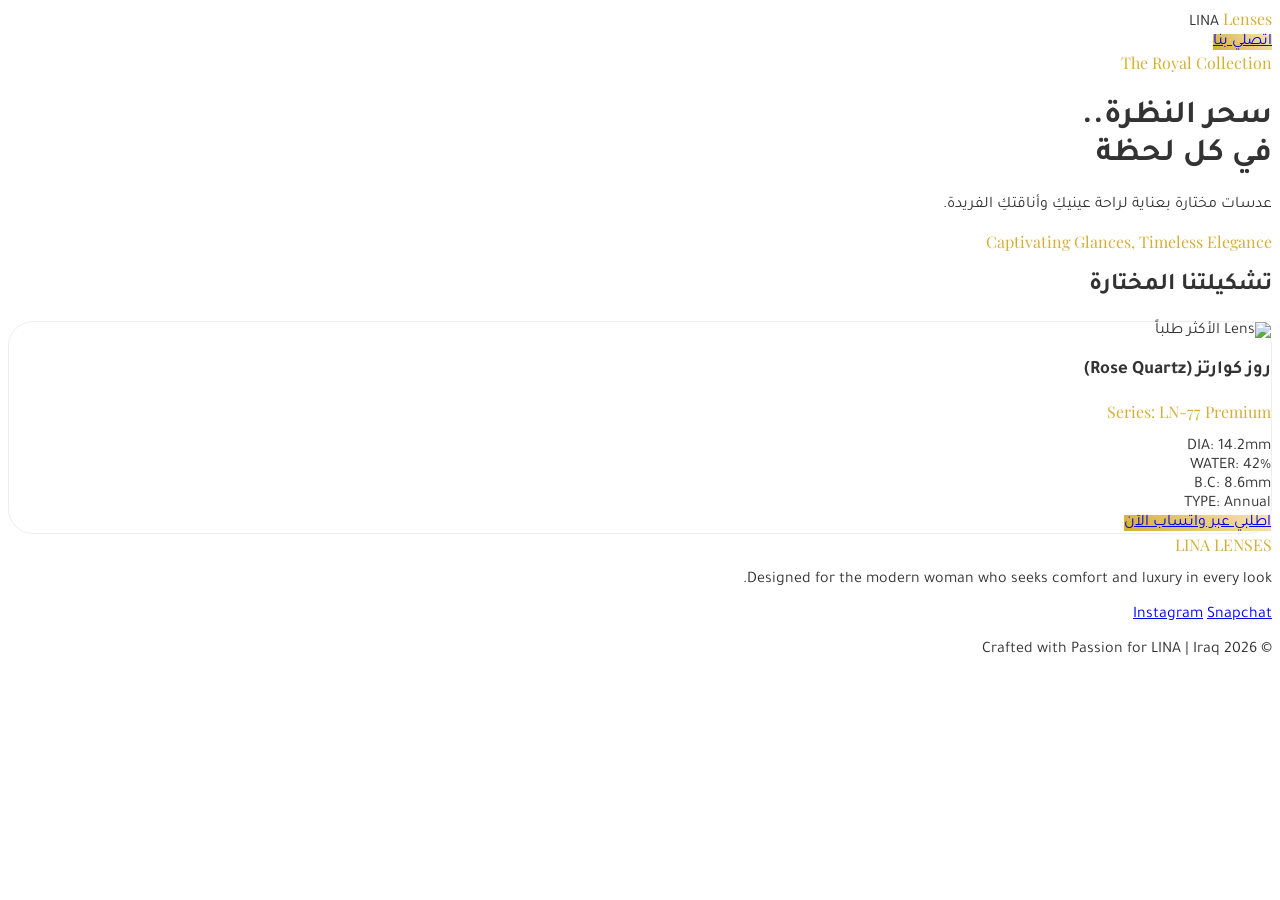
==== index.html @ 7868902b "Rename index.html.html to index.html" ====
<!DOCTYPE html>
<html lang="ar" dir="rtl">
<head>
    <meta charset="UTF-8">
    <meta name="viewport" content="width=device-width, initial-scale=1.0">
    <title>لينا لانسيز | Lina Lenses Luxury</title>
    <script src="https://cdn.tailwindcss.com"></script>
    <link href="https://fonts.googleapis.com/css2?family=Tajawal:wght@300;500;700&family=Playfair+Display:ital,wght@0,700;1,700&display=swap" rel="stylesheet">
    <style>
        :root { --gold: #D4AF37; --pink-light: #FFF0F5; --pink-dark: #F06292; }
        body { font-family: 'Tajawal', sans-serif; background-color: #fff; color: #333; }
        .victorian { font-family: 'Playfair Display', serif; color: var(--gold); }
        .gold-button { background: linear-gradient(45deg, #D4AF37, #F9E4B7); transition: 0.3s; }
        .gold-button:hover { transform: scale(1.05); box-shadow: 0 10px 20px rgba(212,175,55,0.2); }
        .lens-card { border: 1px solid #eee; border-radius: 25px; transition: 0.4s; background: white; }
        .lens-card:hover { border-color: var(--gold); transform: translateY(-8px); }
        .glass-nav { background: rgba(255, 255, 255, 0.8); backdrop-filter: blur(10px); }
    </style>
</head>
<body>

    <nav class="glass-nav sticky top-0 z-50 border-b border-pink-100 px-6 py-4 flex justify-between items-center text-center">
        <div class="text-xl font-bold tracking-tighter">LINA <span class="victorian italic text-[#D4AF37]">Lenses</span></div>
        <a href="https://wa.me/9647706008339" class="gold-button text-white text-xs px-5 py-2 rounded-full font-bold">اتصلي بنا</a>
    </nav>

    <header class="relative py-20 px-6 text-center overflow-hidden">
        <div class="absolute top-0 left-0 w-full h-full -z-10 bg-[radial-gradient(circle_at_center,_var(--pink-light)_0%,_#fff_100%)]"></div>
        <span class="victorian italic tracking-widest text-sm uppercase mb-3 block">The Royal Collection</span>
        <h1 class="text-4xl font-bold leading-tight mb-4 text-gray-800">سحر النظرة.. <br><span class="text-pink-400 font-light">في كل لحظة</span></h1>
        <p class="text-gray-500 text-sm mb-8 leading-relaxed">عدسات مختارة بعناية لراحة عينيكِ وأناقتكِ الفريدة.</p>
        <div class="victorian italic text-lg border-y border-pink-200 py-3 mx-10 text-[#D4AF37]">Captivating Glances, Timeless Elegance</div>
    </header>

    <main class="container mx-auto px-6 py-12">
        <h2 class="text-2xl font-bold mb-10 text-center border-b-2 border-pink-100 pb-4 inline-block mx-auto">تشكيلتنا المختارة</h2>
        
        <div class="grid grid-cols-1 gap-10">
            
            <div class="lens-card p-4 max-w-sm mx-auto shadow-sm">
                <div class="relative h-64 bg-gray-50 rounded-2xl mb-6 flex items-center justify-center overflow-hidden shadow-inner">
                    <img src="https://via.placeholder.com/400x400/FFF0F5/D4AF37?text=Rose+Quartz" alt="Lens" class="w-full h-full object-cover">
                    <span class="absolute top-4 right-4 bg-white/90 text-pink-500 text-[10px] font-bold px-3 py-1 rounded-full shadow-sm">الأكثر طلباً</span>
                </div>
                <div class="text-center">
                    <h3 class="text-xl font-bold mb-1 text-gray-800">روز كوارتز (Rose Quartz)</h3>
                    <p class="victorian italic font-bold text-sm mb-4 tracking-wider text-[#D4AF37]">Series: LN-77 Premium</p>
                    
                    <div class="bg-pink-50/50 rounded-xl p-4 grid grid-cols-2 gap-y-3 text-[11px] mb-6 border border-pink-100 font-serif">
                        <div class="text-right border-l border-pink-200 pl-2 uppercase font-bold text-pink-400 italic">DIA: 14.2mm</div>
                        <div class="text-right uppercase font-bold text-pink-400 italic">WATER: 42%</div>
                        <div class="text-right border-l border-pink-200 pl-2 uppercase font-bold text-pink-400 italic">B.C: 8.6mm</div>
                        <div class="text-right uppercase font-bold text-pink-400 italic">TYPE: Annual</div>
                    </div>
                    
                    <a href="https://wa.me/9647706008339?text=مرحباً%20لينا،%20أريد%20طلب%20عدسة%20روز%20كوارتز%20موديل%20LN-77" 
                       class="block w-full gold-button text-white py-4 rounded-2xl font-bold shadow-lg text-sm transition text-center">
                        اطلبي عبر واتساب الآن
                    </a>
                </div>
            </div>

        </div>
    </main>

    <footer class="bg-gray-50 py-12 px-6 text-center border-t border-pink-50">
        <div class="victorian text-xl font-bold mb-4 text-[#D4AF37]">LINA LENSES</div>
        <p class="text-gray-400 text-[10px] leading-relaxed max-w-xs mx-auto mb-6">
            Designed for the modern woman who seeks comfort and luxury in every look.
        </p>
        <div class="flex justify-center space-x-reverse space-x-6 text-pink-300 text-xs mb-8 font-bold">
            <a href="#">Instagram</a>
            <a href="#">Snapchat</a>
        </div>
        <p class="text-[9px] text-gray-300 uppercase tracking-widest italic">© 2026 Crafted with Passion for LINA | Iraq</p>
    </footer>

</body>
</html>
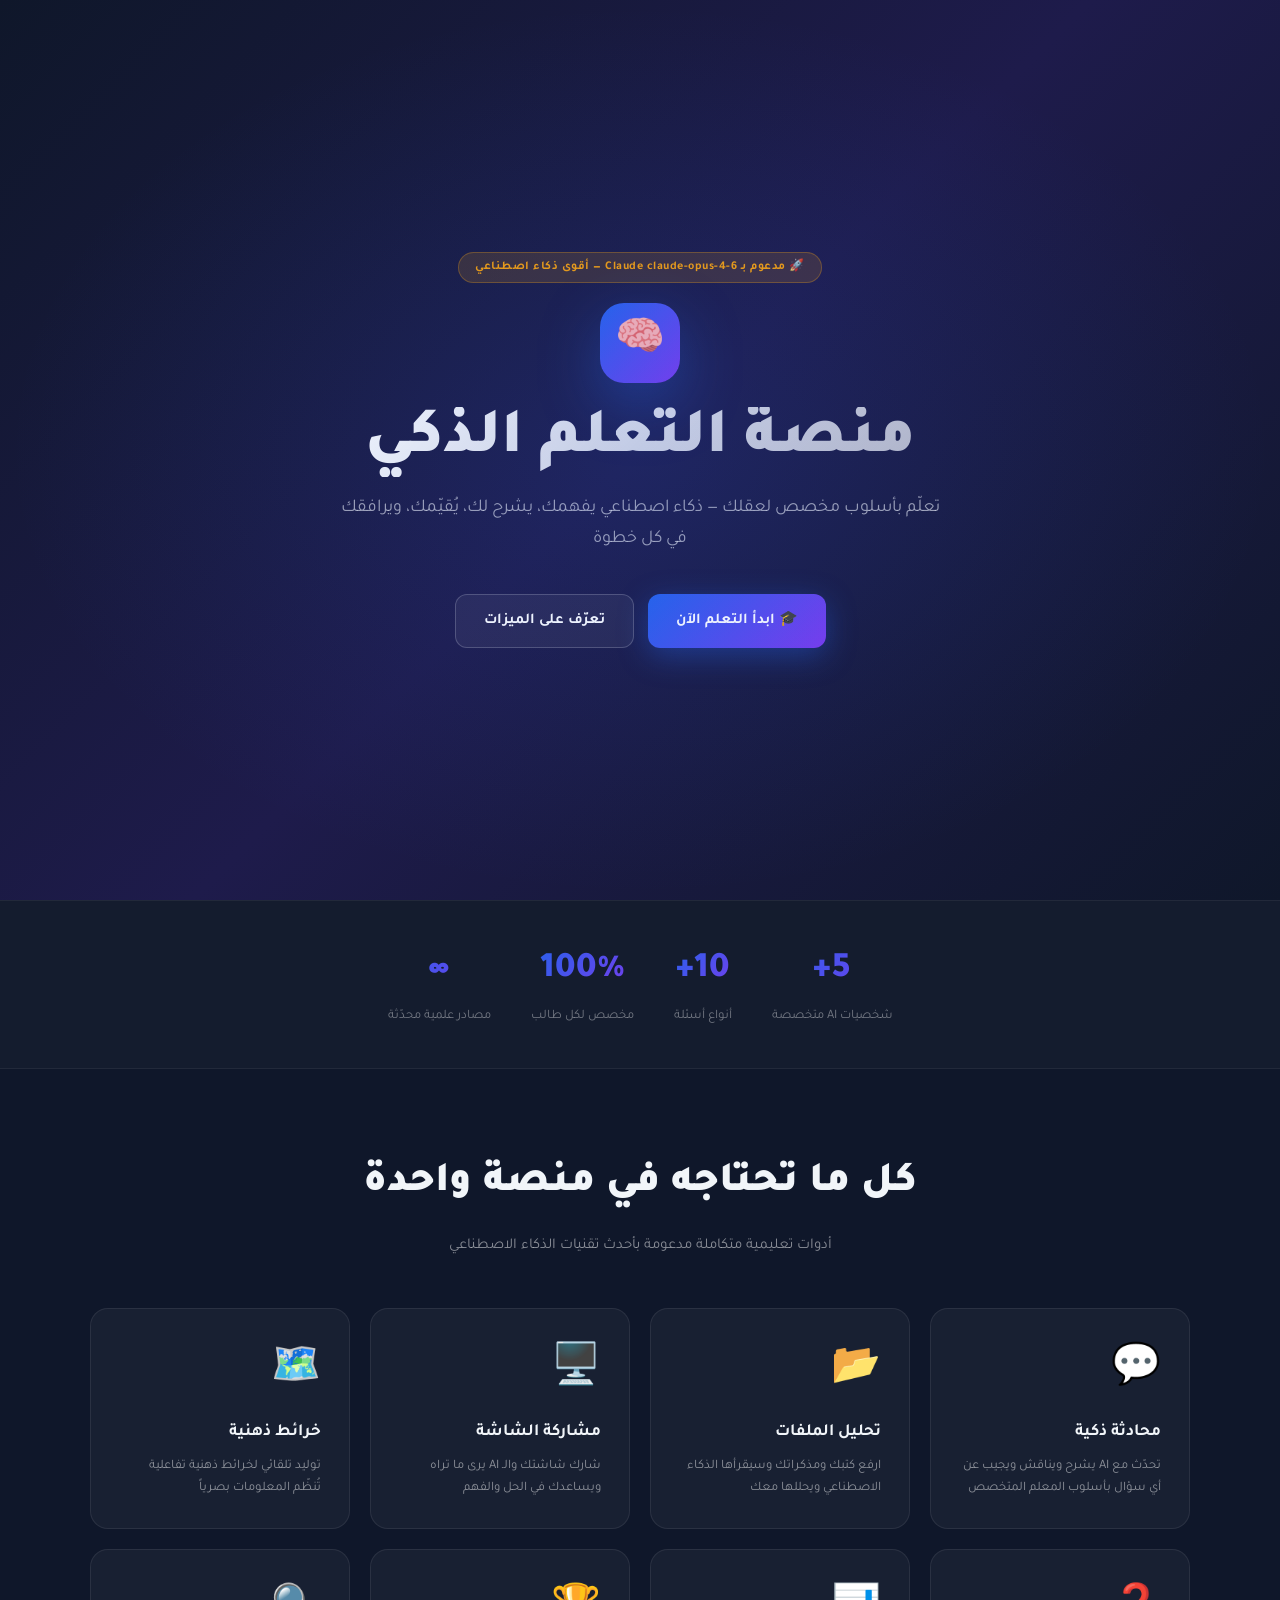
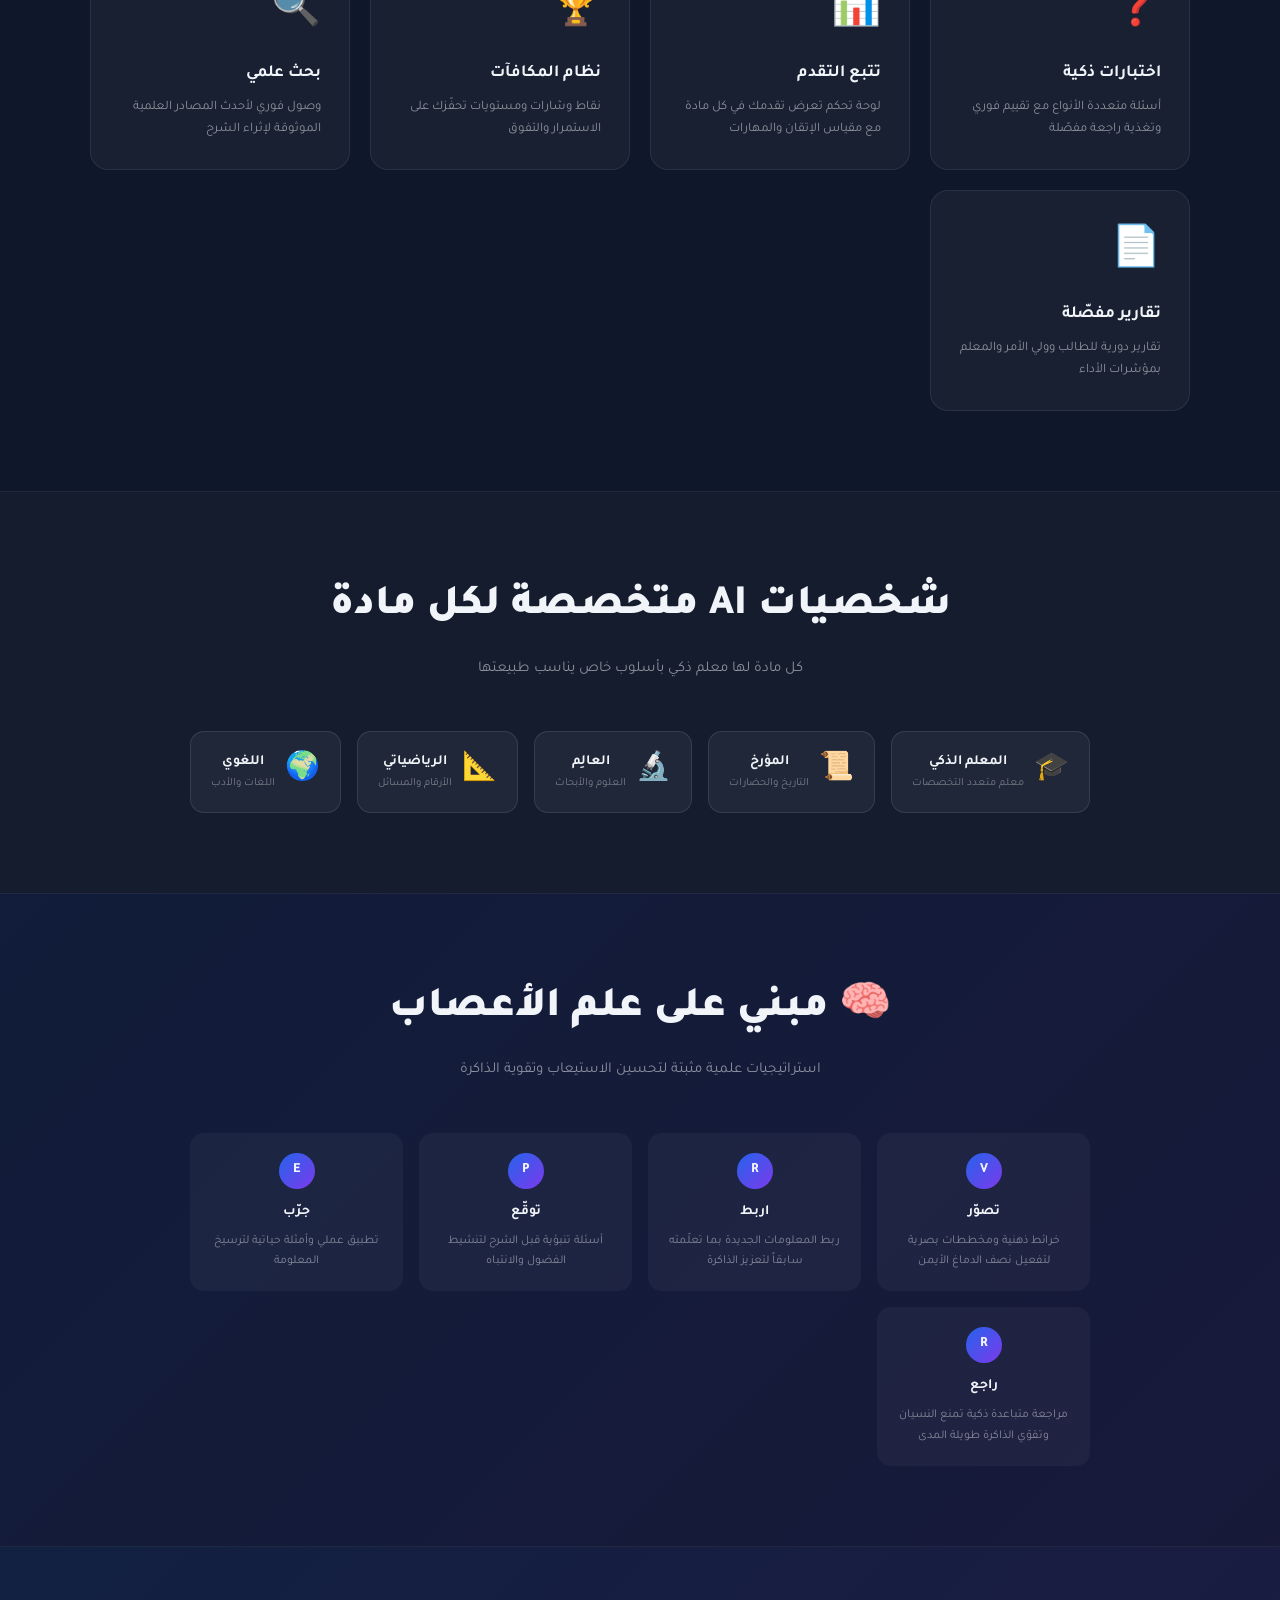
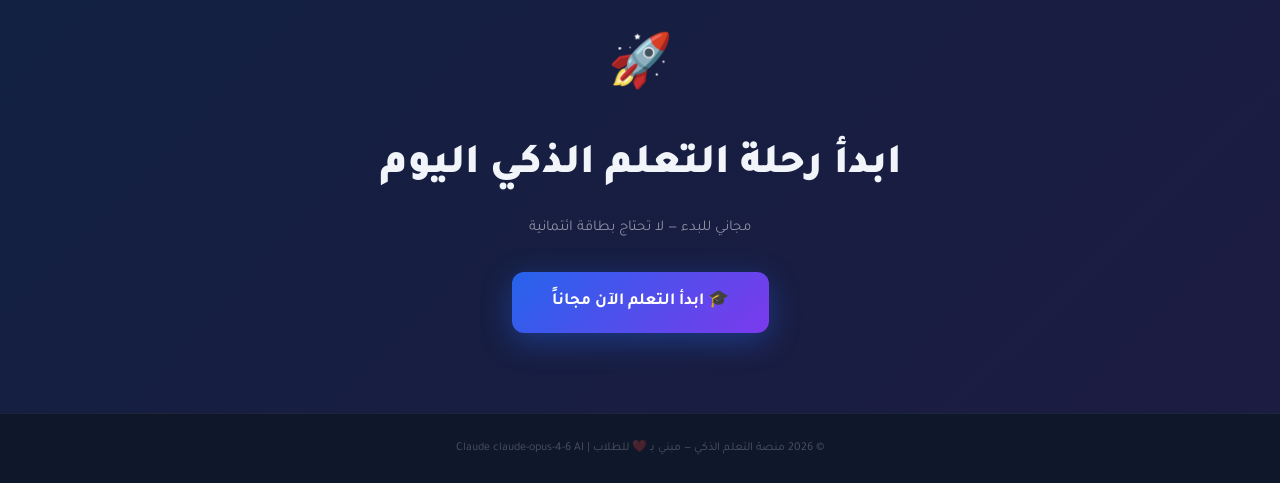
==== commit 22aa1535: "Add complete AI Educational Platform Full-stack AI-powered learning platform featuring: - FastAPI ba" ====
--- a/index.html
+++ b/index.html
@@ -1,79 +1,137 @@
- <!DOCTYPE html>
+<!DOCTYPE html>
 <html lang="ar" dir="rtl">
 <head>
-    <meta charset="UTF-8">
-    <meta name="viewport" content="width=device-width, initial-scale=1.0">
-    <title>لينا لانسيز | Lina Lenses Luxury</title>
-    <script src="https://cdn.tailwindcss.com"></script>
-    <link href="https://fonts.googleapis.com/css2?family=Tajawal:wght@300;500;700&family=Playfair+Display:ital,wght@0,700;1,700&display=swap" rel="stylesheet">
-    <style>
-        :root { --gold: #D4AF37; --pink-light: #FFF0F5; --pink-dark: #F06292; }
-        body { font-family: 'Tajawal', sans-serif; background-color: #fff; color: #333; }
-        .victorian { font-family: 'Playfair Display', serif; color: var(--gold); }
-        .gold-button { background: linear-gradient(45deg, #D4AF37, #F9E4B7); transition: 0.3s; }
-        .gold-button:hover { transform: scale(1.05); box-shadow: 0 10px 20px rgba(212,175,55,0.2); }
-        .lens-card { border: 1px solid #eee; border-radius: 25px; transition: 0.4s; background: white; }
-        .lens-card:hover { border-color: var(--gold); transform: translateY(-8px); }
-        .glass-nav { background: rgba(255, 255, 255, 0.8); backdrop-filter: blur(10px); }
-    </style>
+<meta charset="UTF-8">
+<meta name="viewport" content="width=device-width, initial-scale=1.0">
+<title>AI Edu — منصة التعلم الذكي</title>
+<link href="https://fonts.googleapis.com/css2?family=Tajawal:wght@300;400;700;900&display=swap" rel="stylesheet">
+<style>
+*,*::before,*::after{box-sizing:border-box;margin:0;padding:0}
+html{direction:rtl;scroll-behavior:smooth}
+body{font-family:'Tajawal',sans-serif;background:#0f172a;color:#f1f5f9;line-height:1.7;overflow-x:hidden}
+:root{--p:#2563eb;--s:#7c3aed;--a:#f59e0b}
+.hero{min-height:100vh;background:linear-gradient(135deg,#0f172a 0%,#1e1b4b 50%,#0f172a 100%);display:flex;flex-direction:column;align-items:center;justify-content:center;text-align:center;padding:40px 20px;position:relative;overflow:hidden}
+.hero::before{content:'';position:absolute;inset:0;background:radial-gradient(ellipse at center,rgba(37,99,235,.15) 0%,transparent 70%);pointer-events:none}
+.logo{width:80px;height:80px;background:linear-gradient(135deg,var(--p),var(--s));border-radius:24px;display:flex;align-items:center;justify-content:center;font-size:40px;margin:0 auto 24px;box-shadow:0 20px 60px rgba(37,99,235,.4);animation:float 3s ease-in-out infinite}
+@keyframes float{0%,100%{transform:translateY(0)}50%{transform:translateY(-12px)}}
+.hero h1{font-size:clamp(32px,6vw,64px);font-weight:900;line-height:1.1;margin-bottom:16px;background:linear-gradient(135deg,#fff 0%,rgba(255,255,255,.7) 100%);-webkit-background-clip:text;-webkit-text-fill-color:transparent;background-clip:text}
+.hero .sub{font-size:clamp(14px,2.5vw,18px);color:rgba(255,255,255,.6);max-width:600px;margin:0 auto 40px}
+.cta-group{display:flex;gap:14px;justify-content:center;flex-wrap:wrap}
+.btn{display:inline-flex;align-items:center;gap:8px;padding:13px 28px;border-radius:12px;font-family:inherit;font-size:15px;font-weight:700;cursor:pointer;border:none;text-decoration:none;transition:all .25s ease}
+.btn-primary{background:linear-gradient(135deg,var(--p),var(--s));color:#fff;box-shadow:0 8px 30px rgba(37,99,235,.4)}
+.btn-primary:hover{transform:translateY(-2px);box-shadow:0 12px 40px rgba(37,99,235,.5)}
+.btn-outline{background:rgba(255,255,255,.06);color:#fff;border:1.5px solid rgba(255,255,255,.2)}
+.btn-outline:hover{background:rgba(255,255,255,.12);border-color:rgba(255,255,255,.4)}
+.badge{display:inline-block;background:rgba(245,158,11,.15);color:var(--a);border:1px solid rgba(245,158,11,.3);border-radius:99px;padding:4px 16px;font-size:12px;font-weight:700;letter-spacing:.5px;margin-bottom:20px}
+/* Features */
+.section{padding:80px 20px;text-align:center}
+.section-title{font-size:clamp(26px,4vw,42px);font-weight:900;margin-bottom:12px}
+.section-sub{color:rgba(255,255,255,.5);max-width:500px;margin:0 auto 50px;font-size:15px}
+.features-grid{display:grid;grid-template-columns:repeat(auto-fit,minmax(260px,1fr));gap:20px;max-width:1100px;margin:0 auto}
+.feature-card{background:rgba(255,255,255,.04);border:1px solid rgba(255,255,255,.08);border-radius:18px;padding:28px;text-align:right;transition:all .3s ease;cursor:default}
+.feature-card:hover{background:rgba(255,255,255,.07);border-color:rgba(37,99,235,.4);transform:translateY(-6px)}
+.f-icon{font-size:40px;margin-bottom:14px;display:block}
+.f-title{font-size:17px;font-weight:700;margin-bottom:8px}
+.f-desc{font-size:13px;color:rgba(255,255,255,.5);line-height:1.7}
+/* Personas */
+.personas{display:flex;gap:16px;justify-content:center;flex-wrap:wrap;margin-top:40px}
+.persona{background:rgba(255,255,255,.05);border:1px solid rgba(255,255,255,.1);border-radius:14px;padding:16px 20px;display:flex;align-items:center;gap:10px;transition:.25s}
+.persona:hover{border-color:var(--p);background:rgba(37,99,235,.1)}
+.persona-emoji{font-size:28px}
+.persona-text .name{font-weight:700;font-size:14px}
+.persona-text .desc{font-size:11px;color:rgba(255,255,255,.4)}
+/* Stats */
+.stats{display:flex;justify-content:center;gap:40px;flex-wrap:wrap;padding:40px 20px;background:rgba(255,255,255,.02);border-top:1px solid rgba(255,255,255,.06);border-bottom:1px solid rgba(255,255,255,.06)}
+.stat{text-align:center}
+.stat-n{font-size:36px;font-weight:900;background:linear-gradient(135deg,var(--p),var(--s));-webkit-background-clip:text;-webkit-text-fill-color:transparent;background-clip:text}
+.stat-l{font-size:13px;color:rgba(255,255,255,.4);margin-top:4px}
+/* Brain science */
+.brain-section{background:linear-gradient(135deg,rgba(37,99,235,.08),rgba(124,58,237,.08));border-top:1px solid rgba(255,255,255,.05);border-bottom:1px solid rgba(255,255,255,.05)}
+.steps{display:grid;grid-template-columns:repeat(auto-fit,minmax(200px,1fr));gap:16px;max-width:900px;margin:0 auto}
+.step{background:rgba(255,255,255,.04);border-radius:14px;padding:20px;text-align:center}
+.step-num{width:36px;height:36px;background:linear-gradient(135deg,var(--p),var(--s));border-radius:50%;display:flex;align-items:center;justify-content:center;font-weight:800;font-size:14px;margin:0 auto 12px}
+.step-title{font-weight:700;font-size:14px;margin-bottom:6px}
+.step-desc{font-size:12px;color:rgba(255,255,255,.45)}
+/* CTA section */
+.cta-section{padding:80px 20px;text-align:center;background:linear-gradient(135deg,rgba(37,99,235,.12),rgba(124,58,237,.12))}
+/* Footer */
+footer{padding:24px;text-align:center;color:rgba(255,255,255,.25);font-size:12px;border-top:1px solid rgba(255,255,255,.06)}
+</style>
 </head>
 <body>
 
-    <nav class="glass-nav sticky top-0 z-50 border-b border-pink-100 px-6 py-4 flex justify-between items-center text-center">
-        <div class="text-xl font-bold tracking-tighter">LINA <span class="victorian italic text-[#D4AF37]">Lenses</span></div>
-        <a href="https://wa.me/9647706008339" class="gold-button text-white text-xs px-5 py-2 rounded-full font-bold">اتصلي بنا</a>
-    </nav>
+<!-- Hero -->
+<section class="hero">
+  <div class="badge">🚀 مدعوم بـ Claude claude-opus-4-6 — أقوى ذكاء اصطناعي</div>
+  <div class="logo">🧠</div>
+  <h1>منصة التعلم الذكي</h1>
+  <p class="sub">تعلّم بأسلوب مخصص لعقلك — ذكاء اصطناعي يفهمك، يشرح لك، يُقيّمك، ويرافقك في كل خطوة</p>
+  <div class="cta-group">
+    <a href="/app" class="btn btn-primary">🎓 ابدأ التعلم الآن</a>
+    <a href="#features" class="btn btn-outline">تعرّف على الميزات</a>
+  </div>
+</section>
 
-    <header class="relative py-20 px-6 text-center overflow-hidden">
-        <div class="absolute top-0 left-0 w-full h-full -z-10 bg-[radial-gradient(circle_at_center,_var(--pink-light)_0%,_#fff_100%)]"></div>
-        <span class="victorian italic tracking-widest text-sm uppercase mb-3 block">The Royal Collection</span>
-        <h1 class="text-4xl font-bold leading-tight mb-4 text-gray-800">سحر النظرة.. <br><span class="text-pink-400 font-light">في كل لحظة</span></h1>
-        <p class="text-gray-500 text-sm mb-8 leading-relaxed">عدسات مختارة بعناية لراحة عينيكِ وأناقتكِ الفريدة.</p>
-        <div class="victorian italic text-lg border-y border-pink-200 py-3 mx-10 text-[#D4AF37]">Captivating Glances, Timeless Elegance</div>
-    </header>
+<!-- Stats -->
+<div class="stats">
+  <div class="stat"><div class="stat-n">5+</div><div class="stat-l">شخصيات AI متخصصة</div></div>
+  <div class="stat"><div class="stat-n">10+</div><div class="stat-l">أنواع أسئلة</div></div>
+  <div class="stat"><div class="stat-n">100%</div><div class="stat-l">مخصص لكل طالب</div></div>
+  <div class="stat"><div class="stat-n">∞</div><div class="stat-l">مصادر علمية محدّثة</div></div>
+</div>
 
-    <main class="container mx-auto px-6 py-12">
-        <h2 class="text-2xl font-bold mb-10 text-center border-b-2 border-pink-100 pb-4 inline-block mx-auto">تشكيلتنا المختارة</h2>
-        
-        <div class="grid grid-cols-1 gap-10">
-            
-            <div class="lens-card p-4 max-w-sm mx-auto shadow-sm">
-                <div class="relative h-64 bg-gray-50 rounded-2xl mb-6 flex items-center justify-center overflow-hidden shadow-inner">
-                    <img src="https://via.placeholder.com/400x400/FFF0F5/D4AF37?text=Rose+Quartz" alt="Lens" class="w-full h-full object-cover">
-                    <span class="absolute top-4 right-4 bg-white/90 text-pink-500 text-[10px] font-bold px-3 py-1 rounded-full shadow-sm">الأكثر طلباً</span>
-                </div>
-                <div class="text-center">
-                    <h3 class="text-xl font-bold mb-1 text-gray-800">روز كوارتز (Rose Quartz)</h3>
-                    <p class="victorian italic font-bold text-sm mb-4 tracking-wider text-[#D4AF37]">Series: LN-77 Premium</p>
-                    
-                    <div class="bg-pink-50/50 rounded-xl p-4 grid grid-cols-2 gap-y-3 text-[11px] mb-6 border border-pink-100 font-serif">
-                        <div class="text-right border-l border-pink-200 pl-2 uppercase font-bold text-pink-400 italic">DIA: 14.2mm</div>
-                        <div class="text-right uppercase font-bold text-pink-400 italic">WATER: 42%</div>
-                        <div class="text-right border-l border-pink-200 pl-2 uppercase font-bold text-pink-400 italic">B.C: 8.6mm</div>
-                        <div class="text-right uppercase font-bold text-pink-400 italic">TYPE: Annual</div>
-                    </div>
-                    
-                    <a href="https://wa.me/9647706008339?text=مرحباً%20لينا،%20أريد%20طلب%20عدسة%20روز%20كوارتز%20موديل%20LN-77" 
-                       class="block w-full gold-button text-white py-4 rounded-2xl font-bold shadow-lg text-sm transition text-center">
-                        اطلبي عبر واتساب الآن
-                    </a>
-                </div>
-            </div>
+<!-- Features -->
+<section class="section" id="features">
+  <div class="section-title">كل ما تحتاجه في منصة واحدة</div>
+  <div class="section-sub">أدوات تعليمية متكاملة مدعومة بأحدث تقنيات الذكاء الاصطناعي</div>
+  <div class="features-grid">
+    <div class="feature-card"><span class="f-icon">💬</span><div class="f-title">محادثة ذكية</div><div class="f-desc">تحدّث مع AI يشرح ويناقش ويجيب عن أي سؤال بأسلوب المعلم المتخصص</div></div>
+    <div class="feature-card"><span class="f-icon">📂</span><div class="f-title">تحليل الملفات</div><div class="f-desc">ارفع كتبك ومذكراتك وسيقرأها الذكاء الاصطناعي ويحللها معك</div></div>
+    <div class="feature-card"><span class="f-icon">🖥️</span><div class="f-title">مشاركة الشاشة</div><div class="f-desc">شارك شاشتك والـ AI يرى ما تراه ويساعدك في الحل والفهم</div></div>
+    <div class="feature-card"><span class="f-icon">🗺️</span><div class="f-title">خرائط ذهنية</div><div class="f-desc">توليد تلقائي لخرائط ذهنية تفاعلية تُنظّم المعلومات بصرياً</div></div>
+    <div class="feature-card"><span class="f-icon">❓</span><div class="f-title">اختبارات ذكية</div><div class="f-desc">أسئلة متعددة الأنواع مع تقييم فوري وتغذية راجعة مفصّلة</div></div>
+    <div class="feature-card"><span class="f-icon">📊</span><div class="f-title">تتبع التقدم</div><div class="f-desc">لوحة تحكم تعرض تقدمك في كل مادة مع مقياس الإتقان والمهارات</div></div>
+    <div class="feature-card"><span class="f-icon">🏆</span><div class="f-title">نظام المكافآت</div><div class="f-desc">نقاط وشارات ومستويات تحفّزك على الاستمرار والتفوق</div></div>
+    <div class="feature-card"><span class="f-icon">🔍</span><div class="f-title">بحث علمي</div><div class="f-desc">وصول فوري لأحدث المصادر العلمية الموثوقة لإثراء الشرح</div></div>
+    <div class="feature-card"><span class="f-icon">📄</span><div class="f-title">تقارير مفصّلة</div><div class="f-desc">تقارير دورية للطالب وولي الأمر والمعلم بمؤشرات الأداء</div></div>
+  </div>
+</section>
 
-        </div>
-    </main>
+<!-- Personas -->
+<section class="section" style="background:rgba(255,255,255,.02);border-top:1px solid rgba(255,255,255,.05)">
+  <div class="section-title">شخصيات AI متخصصة لكل مادة</div>
+  <div class="section-sub">كل مادة لها معلم ذكي بأسلوب خاص يناسب طبيعتها</div>
+  <div class="personas">
+    <div class="persona"><span class="persona-emoji">🎓</span><div class="persona-text"><div class="name">المعلم الذكي</div><div class="desc">معلم متعدد التخصصات</div></div></div>
+    <div class="persona"><span class="persona-emoji">📜</span><div class="persona-text"><div class="name">المؤرخ</div><div class="desc">التاريخ والحضارات</div></div></div>
+    <div class="persona"><span class="persona-emoji">🔬</span><div class="persona-text"><div class="name">العالِم</div><div class="desc">العلوم والأبحاث</div></div></div>
+    <div class="persona"><span class="persona-emoji">📐</span><div class="persona-text"><div class="name">الرياضياتي</div><div class="desc">الأرقام والمسائل</div></div></div>
+    <div class="persona"><span class="persona-emoji">🌍</span><div class="persona-text"><div class="name">اللغوي</div><div class="desc">اللغات والأدب</div></div></div>
+  </div>
+</section>
 
-    <footer class="bg-gray-50 py-12 px-6 text-center border-t border-pink-50">
-        <div class="victorian text-xl font-bold mb-4 text-[#D4AF37]">LINA LENSES</div>
-        <p class="text-gray-400 text-[10px] leading-relaxed max-w-xs mx-auto mb-6">
-            Designed for the modern woman who seeks comfort and luxury in every look.
-        </p>
-        <div class="flex justify-center space-x-reverse space-x-6 text-pink-300 text-xs mb-8 font-bold">
-            <a href="#">Instagram</a>
-            <a href="#">Snapchat</a>
-        </div>
-        <p class="text-[9px] text-gray-300 uppercase tracking-widest italic">© 2026 Crafted with Passion for LINA | Iraq</p>
-    </footer>
+<!-- Brain Science -->
+<section class="section brain-section">
+  <div class="section-title">🧠 مبني على علم الأعصاب</div>
+  <div class="section-sub">استراتيجيات علمية مثبتة لتحسين الاستيعاب وتقوية الذاكرة</div>
+  <div class="steps">
+    <div class="step"><div class="step-num">V</div><div class="step-title">تصوّر</div><div class="step-desc">خرائط ذهنية ومخططات بصرية لتفعيل نصف الدماغ الأيمن</div></div>
+    <div class="step"><div class="step-num">R</div><div class="step-title">اربط</div><div class="step-desc">ربط المعلومات الجديدة بما تعلّمته سابقاً لتعزيز الذاكرة</div></div>
+    <div class="step"><div class="step-num">P</div><div class="step-title">توقّع</div><div class="step-desc">أسئلة تنبؤية قبل الشرح لتنشيط الفضول والانتباه</div></div>
+    <div class="step"><div class="step-num">E</div><div class="step-title">جرّب</div><div class="step-desc">تطبيق عملي وأمثلة حياتية لترسيخ المعلومة</div></div>
+    <div class="step"><div class="step-num">R</div><div class="step-title">راجع</div><div class="step-desc">مراجعة متباعدة ذكية تمنع النسيان وتقوّي الذاكرة طويلة المدى</div></div>
+  </div>
+</section>
+
+<!-- CTA -->
+<section class="cta-section">
+  <div style="font-size:52px;margin-bottom:16px">🚀</div>
+  <div class="section-title">ابدأ رحلة التعلم الذكي اليوم</div>
+  <div class="section-sub" style="margin-bottom:32px">مجاني للبدء — لا تحتاج بطاقة ائتمانية</div>
+  <a href="/app" class="btn btn-primary" style="font-size:17px;padding:16px 40px">🎓 ابدأ التعلم الآن مجاناً</a>
+</section>
+
+<footer>© 2026 منصة التعلم الذكي — مبني بـ ❤️ للطلاب | Claude claude-opus-4-6 AI</footer>
 
 </body>
 </html>
